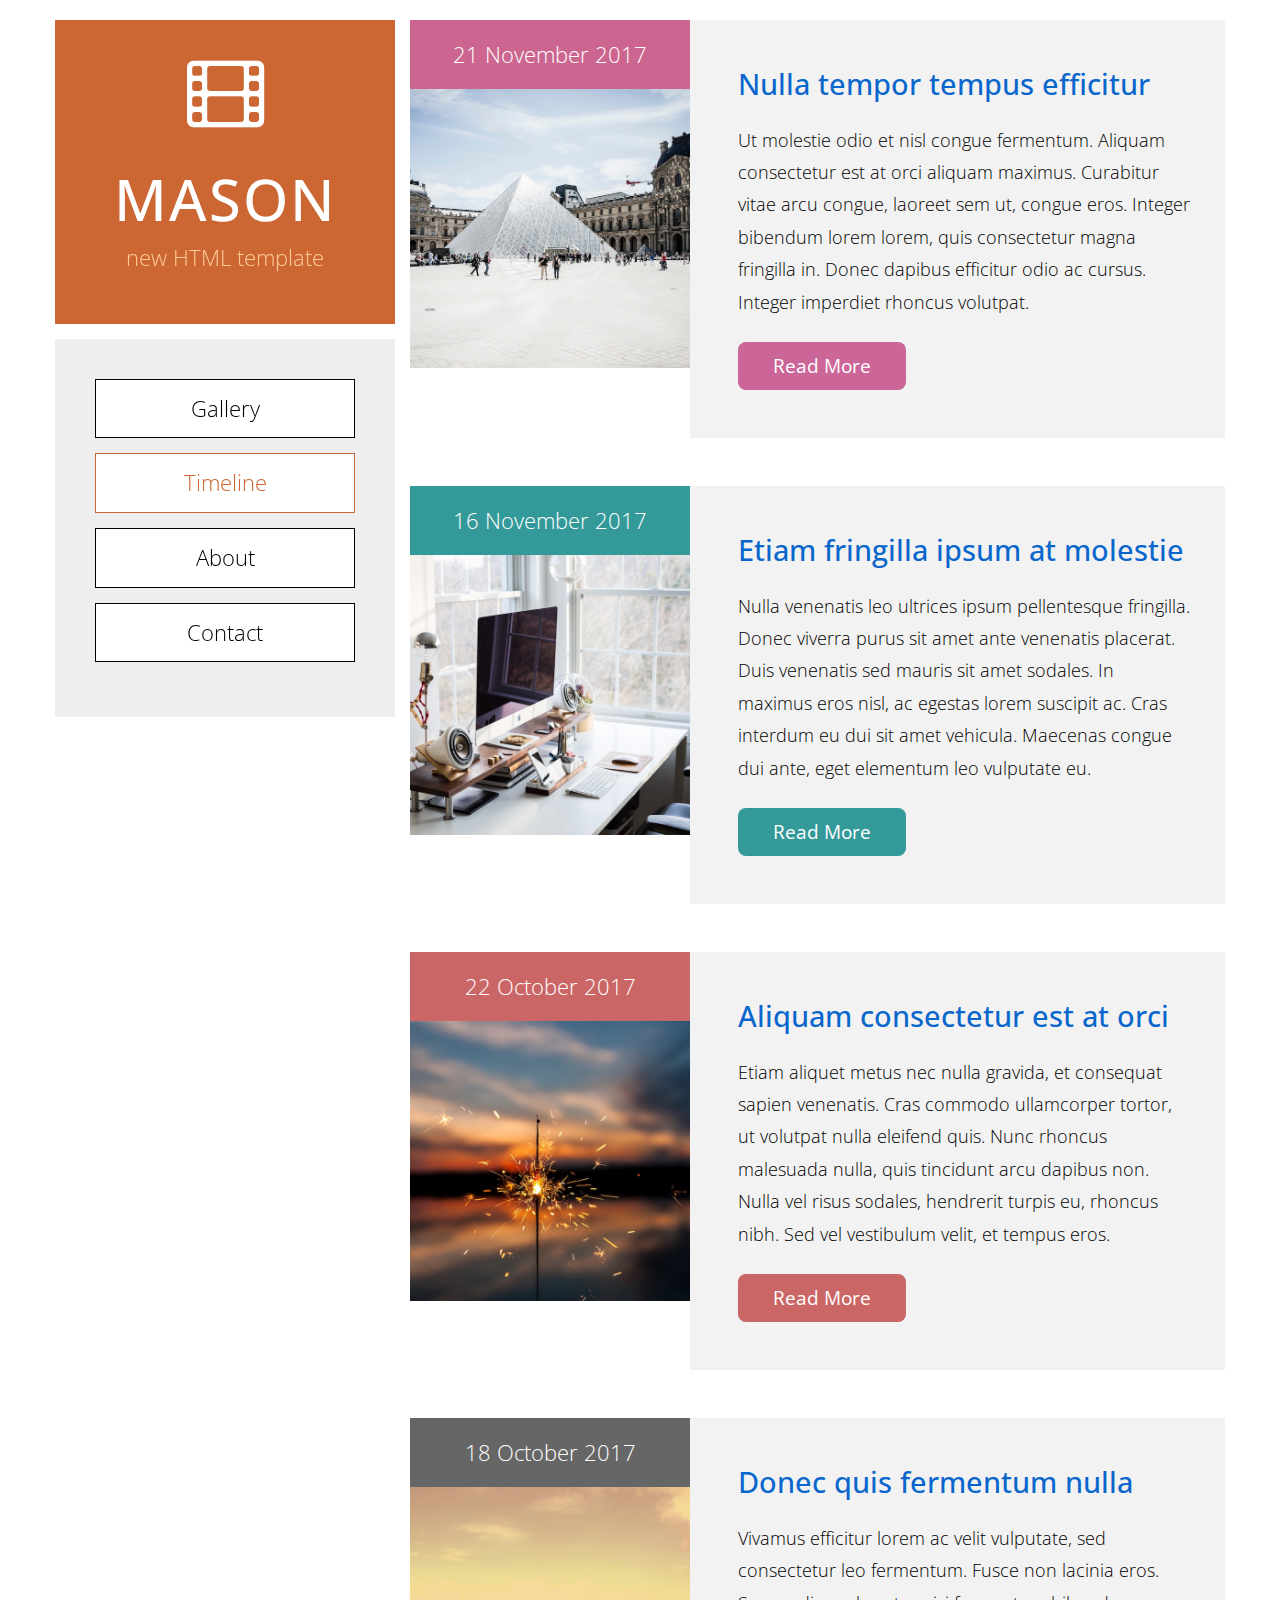
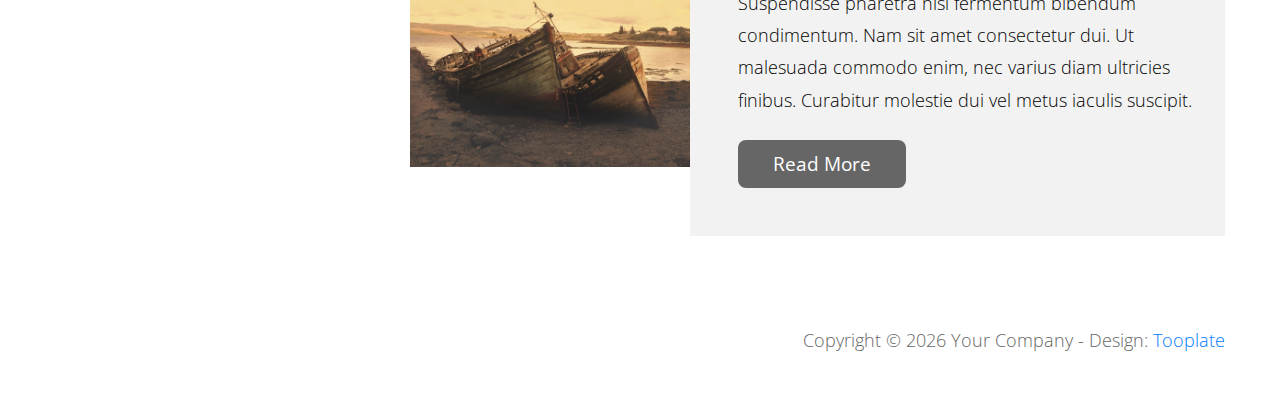
==== timeline.html @ abbf7ff6 "initial commit" ====
<!DOCTYPE html>
<html lang="en">
<head>
    <meta charset="utf-8">
    <meta http-equiv="X-UA-Compatible" content="IE=edge">
    <meta name="viewport" content="width=device-width, initial-scale=1">
    <title>Mason Theme - Timeline</title>
<!--

Template 2094 Mason

http://www.tooplate.com/view/2094-mason

-->
    <!-- load stylesheets -->
    <link rel="stylesheet" href="//fonts.googleapis.com/css?family=Open+Sans:300,400">   <!-- Google web font "Open Sans", https://fonts.google.com/ -->
    <link rel="stylesheet" href="font-awesome-4.7.0/css/font-awesome.min.css">           <!-- Font Awesome, http://fontawesome.io/ -->
    <link rel="stylesheet" href="css/bootstrap.min.css">                                 <!-- Bootstrap styles, https://getbootstrap.com/ -->
    <link rel="stylesheet" href="css/tooplate-style.css">                              <!-- Templatemo style -->

    <!-- HTML5 shim and Respond.js for IE8 support of HTML5 elements and media queries -->
    <!-- WARNING: Respond.js doesn't work if you view the page via file:// -->
        <!--[if lt IE 9]>
          <script src="https://oss.maxcdn.com/html5shiv/3.7.2/html5shiv.min.js"></script>
          <script src="https://oss.maxcdn.com/respond/1.4.2/respond.min.js"></script>
          <![endif]-->
      </head>

      <body>
        <div class="container-fluid">
            <div class="tm-body">
                <div class="tm-sidebar sticky">
                    <section id="welcome" class="tm-content-box tm-banner margin-b-15">
                        <div class="tm-banner-inner">
                            <i class="fa fa-film fa-4x margin-b-40"></i>
                            <h1 class="tm-banner-title">Mason</h1>
                            <p class="tm-banner-subtitle">new HTML template</p>
                        </div>
                    </section>
                    <nav class="tm-main-nav">
                        <ul class="tm-main-nav-ul">
                            <li class="tm-nav-item"><a href="index.html" class="tm-nav-item-link tm-button">Gallery</a>
                            </li>
                            <li class="tm-nav-item"><a href="timeline.html" class="tm-nav-item-link tm-button active">Timeline</a>
                            </li>
                            <li class="tm-nav-item"><a href="about.html" class="tm-nav-item-link tm-button">About</a>
                            </li>
                            <li class="tm-nav-item"><a href="contact.html" class="tm-nav-item-link tm-button">Contact</a>
                            </li>
                        </ul>
                    </nav>
                </div>

                <div class="tm-main-content">

                    <div class="row mb-5">
                        <div class="media tm-flexbox-ie-fix tm-width-ie-fix">
                            <div class="tm-media-img-container">
                                <div class="text-center pt-31 pb-31 tm-timeline-date tm-bg-pink">21 November 2017</div>
                                <img class="d-flex img-fluid" src="img/610x610-01.jpg" alt="Generic placeholder image">
                            </div>

                          <div class="media-body tm-flexbox-ie-fix tm-width-ie-fix tm-bg-light-gray">
                            <div class="p-5">
                                <h2 class="mb-4 mt-0 tm-blue-text tm-timeline-item-title">Nulla tempor tempus efficitur</h2>
                                <p class="mb-4">
                                Ut molestie odio et nisl congue fermentum. Aliquam consectetur est at orci aliquam maximus. Curabitur vitae arcu congue, laoreet sem ut, congue eros. Integer bibendum lorem lorem, quis consectetur magna fringilla in. Donec dapibus efficitur odio ac cursus. Integer imperdiet rhoncus volutpat.
                                </p>

                                <a href="#" class="btn btn-primary tm-button-rounded tm-button-pink tm-button-no-border tm-button-normal tm-button-timeline">Read More</a>
                            </div>
                          </div>
                        </div>
                    </div> <!-- row -->

                    <div class="row mb-5">
                        <div class="media tm-flexbox-ie-fix tm-width-ie-fix">
                            <div class="tm-media-img-container">
                                <div class="text-center pt-31 pb-31 tm-timeline-date tm-bg-green">16 November 2017</div>
                                <img class="d-flex img-fluid" src="img/610x610-02.jpg" alt="Generic placeholder image">
                            </div>

                            <div class="media-body tm-flexbox-ie-fix tm-width-ie-fix tm-bg-light-gray">
                                <div class="p-5">
                                    <h2 class="mb-4 mt-0 tm-blue-text tm-timeline-item-title">Etiam fringilla ipsum at molestie</h2>
                                    <p class="mb-4">
                                    Nulla venenatis leo ultrices ipsum pellentesque fringilla. Donec viverra purus sit amet ante venenatis placerat. Duis venenatis sed mauris sit amet sodales. In maximus eros nisl, ac egestas lorem suscipit ac. Cras interdum eu dui sit amet vehicula. Maecenas congue dui ante, eget elementum leo vulputate eu.
                                    </p>

                                    <a href="#" class="btn btn-primary tm-button-rounded tm-button-green tm-button-no-border tm-button-normal tm-button-timeline">Read More</a>
                                </div>
                            </div>
                        </div>
                    </div> <!-- row -->

                    <div class="row mb-5">
                        <div class="media tm-flexbox-ie-fix tm-width-ie-fix">
                            <div class="tm-media-img-container">
                                <div class="text-center pt-31 pb-31 tm-timeline-date tm-bg-red">22 October 2017</div>
                                <img class="d-flex img-fluid" src="img/610x610-03.jpg" alt="Generic placeholder image">
                            </div>

                          <div class="media-body tm-flexbox-ie-fix tm-width-ie-fix tm-bg-light-gray">
                            <div class="p-5">
                                <h2 class="mb-4 mt-0 tm-blue-text tm-timeline-item-title">Aliquam consectetur est at orci</h2>
                                <p class="mb-4">Etiam aliquet metus nec nulla gravida, et consequat sapien venenatis. Cras commodo ullamcorper tortor, ut volutpat nulla eleifend quis. Nunc rhoncus malesuada nulla, quis tincidunt arcu dapibus non. Nulla vel risus sodales, hendrerit turpis eu, rhoncus nibh. Sed vel vestibulum velit, et tempus eros.</p>

                                <a href="#" class="btn btn-primary tm-button-rounded tm-button-red tm-button-no-border tm-button-normal tm-button-timeline">Read More</a>
                            </div>
                          </div>
                        </div>
                    </div> <!-- row -->

                    <div class="row mb-5">
                        <div class="media tm-flexbox-ie-fix tm-width-ie-fix">
                            <div class="tm-media-img-container">
                                <div class="text-center pt-31 pb-31 tm-timeline-date tm-bg-gray">18 October 2017</div>
                                <img class="d-flex img-fluid" src="img/610x610-04.jpg" alt="Generic placeholder image">
                            </div>

                          <div class="media-body tm-flexbox-ie-fix tm-width-ie-fix tm-bg-light-gray">
                            <div class="p-5">
                                <h2 class="mb-4 mt-0 tm-blue-text tm-timeline-item-title">Donec quis fermentum nulla</h2>
                                <p class="mb-4">Vivamus efficitur lorem ac velit vulputate, sed consectetur leo fermentum. Fusce non lacinia eros. Suspendisse pharetra nisi fermentum bibendum condimentum. Nam sit amet consectetur dui. Ut malesuada commodo enim, nec varius diam ultricies finibus. Curabitur molestie dui vel metus iaculis suscipit.</p>
                                <a href="#" class="btn btn-primary tm-button-rounded tm-button-gray tm-button-no-border tm-button-normal tm-button-timeline">Read More</a>
                            </div>
                          </div>
                        </div>
                    </div> <!-- row -->
                </div>
            </div>

            <footer class="tm-footer text-right">
                <p>Copyright &copy; <span class="tm-current-year">2018</span> Your Company

                - Design: <a href="http://www.tooplate.com" target="_parent">Tooplate</a></p>
            </footer>
        </div> <!-- container-fluid -->

        <!-- load JS files -->
        <script src="js/jquery-1.11.3.min.js"></script>             <!-- jQuery (https://jquery.com/download/) -->
        <script>

        $(document).ready(function(){
            // Update the current year in copyright
            $('.tm-current-year').text(new Date().getFullYear());
        });

        </script>
    </body>
    </html>
---- css/tooplate-style.css ----
/*

Template 2094 Mason

http://www.tooplate.com/view/2094-mason

*/

a:focus {
	color: #666;
	outline: none;
}

ul {
	padding: 0;
	margin: 0;
}

p { line-height: 1.8; }
p:last-child { margin-bottom: 0; }
h3 { font-size: 1.6rem; }

body {
	color: #000;
	font-family: 'Open Sans', Helvetica, Arial, sans-serif;
	font-size: 18px;
	font-weight: 300;
	overflow-x: hidden;
}

.margin-b-15 { margin-bottom: 15px; }
.margin-b-40 { margin-bottom: 40px; }
.margin-b-50 { margin-bottom: 50px; }
.pt-31 { padding-top: 1.1rem!important; }
.pb-31 { padding-bottom: 1.1rem!important; }
.tm-welcome-img { width: 100%; }
.tm-bg-light-gray { background-color: #F2F2F2; }
.tm-blue-text { color: #0966CC; }
.tm-black-text { color: #000; }
.tm-box-pad { padding: 45px 40px; }
.tm-bordered-box { border: 1px solid #993366; }
.tm-address-box { padding: 35px 30px 10px; }

.tm-sidebar {
	float: none;
	width: 100%;
	max-width: 100%;
	margin-bottom: 20px;
}

.tm-body {
	margin-top: 20px;
	position: relative;
	overflow-x: hidden;
	overflow-y: auto;
}

.tm-main-nav {
	background-color: #EEEEEE;
	font-size: 1.4rem;
}

.tm-main-nav-ul {
	text-align: center;
	-webkit-box-flex: 1;
	-webkit-flex: 1;
	    -ms-flex: 1;
	        flex: 1;
	display: -webkit-box;
	display: -webkit-flex;
	display: -ms-flexbox;
	display: flex;
	-webkit-box-orient: vertical;
	-webkit-box-direction: normal;
	-webkit-flex-direction: column;
	    -ms-flex-direction: column;
	        flex-direction: column;
	-webkit-box-align: center;
	-webkit-align-items: center;
	    -ms-flex-align: center;
	        align-items: center;
	-webkit-box-pack: center;
	-webkit-justify-content: center;
	    -ms-flex-pack: center;
	        justify-content: center;
}

.tm-nav-item {
	list-style: none;
	margin-bottom: 15px;
	width: 100%;
}

.tm-nav-item-link {
	padding: 10px;
	width: 100%;
}

.tm-nav-item-link:focus { text-decoration: none; }
.tm-orange-text { color: #CC6733; }
.tm-button,
.tm-button:focus {
	background-color: #fff;
	border: 1px solid #000;
	border-radius: 0;
	color: #000;
	display: block;
	-webkit-transition: all 0.3s ease;
	transition: all 0.3s ease;
}

.tm-button:hover,
.tm-button.active {
	background-color: #fff;
	border: 1px solid #CC6733;
	color: #CC6733;
	text-decoration: none;
}

.tm-button-normal {
	cursor: pointer;
	display: inline-block;
	font-size: 1.2rem;
	padding: 15px 50px;
	-webkit-transition: all 0.3s ease;
	transition: all 0.3s ease;
}

.tm-button-normal:focus { outline: none; }
.tm-bg-orange { background-color: #CC6733; color:white; }
.tm-button-rounded { border-radius: 8px; padding-top: 12px; padding-bottom: 12px; }
.tm-button-orange { background-color: #CC6733; }
.tm-button-orange:hover,
.tm-button-orange:focus { background-color: #e68d5f; }
.tm-bg-pink { background-color: #CC6690; }
.tm-button-pink { background-color: #CC6698; }
.tm-button-pink:focus,
.tm-button-pink:hover { background-color: #ff84c0; }
.tm-button-green { background-color: #349999; }
.tm-button-green:focus,
.tm-button-green:hover { background-color: #43c7c7; }
.tm-bg-green { background-color: #349999; }
.tm-bg-red{ background-color: #CB6666; }
.tm-button-red { background-color: #CB6666; }
.tm-button-red:focus,
.tm-button-red:hover { background-color: #f37373; }
.tm-bg-gray { background-color: #666666; }
.tm-button-no-border { border: none; }
.tm-button-gray {
	background-color: #666666;
	color: white;
	border: none;
	padding: 12px 40px;
}
.tm-button-gray:hover {
	background-color: #999898;
	border: none;
	color: white;
}

.tm-button-timeline { padding-left: 35px; padding-right: 35px; }
.tm-timeline-item-title { font-size: 1.8rem; }
.tm-timeline-date { color:white; font-size: 1.4rem; }

.tm-section-title {
	font-size: 2rem;
	font-weight: 300;
	margin-top: 0;
	margin-bottom: 30px;
}

.tm-banner { padding: 0; }

.tm-banner-inner {
	background-color: #CC6733;
	color: white;
	height: 100%;
	padding: 35px 35px 45px;
	text-align: center;
	display: -webkit-box;
	display: -webkit-flex;
	display: -ms-flexbox;
	display: flex;
    -webkit-box-orient: vertical;
    -webkit-box-direction: normal;
    -webkit-flex-direction: column;
        -ms-flex-direction: column;
            flex-direction: column;
    -webkit-box-align: center;
    -webkit-align-items: center;
        -ms-flex-align: center;
            align-items: center;
    -webkit-box-pack: center;
    -webkit-justify-content: center;
        -ms-flex-pack: center;
            justify-content: center;
}

.tm-banner-title {
	font-size: 3.6rem;
	letter-spacing: 2px;
	text-transform: uppercase;
}

.tm-banner-subtitle {
	color: #FECB99;
	font-size: 1.4rem;
}

.tm-gallery-container {	overflow-y: hidden; }

.grid {
  max-width: 1165px;
  margin: 0 auto;
}

/* clearfix */
.grid:after {
  content: '';
  display: block;
  clear: both;
}

/* fluid 5 columns */
.grid-item { margin: 5px; }

/* Firefox hack
   https://css-tricks.com/snippets/css/css-hacks-targeting-firefox/
*/
@-moz-document url-prefix() {
  	.grid figure {
		margin: 10px 1.1666%;	/* padding-bottom in % not working in FF, so use em instead. */
	}
}

.contact-form {	overflow: hidden; }

.form-control {
	border-radius: 0;
	font-size: 1em;
}

.form-control:focus {
    border-color: #CC6733;
    box-shadow: inset 0 1px 1px rgba(230, 141, 95, .075), 0 0 8px rgba(230, 141, 95, 0.58);
}

.form-group { margin-bottom: 20px; }

.tm-footer {
	color: #666;
	padding-top: 40px;
	padding-bottom: 40px;
}

#google-map {
    height: 360px;
    width: 100%;
}

.tm-content-box-home {
	position: relative;
	margin-bottom: 63px;
}

.tm-content-box { margin-top: 60px; }
.tm-content-box:first-child { margin-top: 0; }
.tm-box-pad { padding: 35px 20px; }

.tm-flex-center {
	display: -webkit-box;
    display: -webkit-flex;
    display: -ms-flexbox;
    display: flex;
	-webkit-box-align: center;
	-webkit-align-items: center;
	    -ms-flex-align: center;
	        align-items: center;
	-webkit-box-pack: center;
	-webkit-justify-content: center;
	    -ms-flex-pack: center;
	        justify-content: center;
}

.tm-about-text { max-width: 575px; }
.media { display: block; }
.media-body { height: auto; }
.tm-flexbox-ie-fix { flex: 1 1 auto; }
.tm-width-ie-fix { width: 100%; }
address { line-height: 2; }
.tm-media-img-container, .tm-media-img-container img { width: 100%; }

.grid {
	position: relative;
	margin: -1.5rem auto;
	list-style: none;
	text-align: center;
}

@media (min-width: 524px) {
	/* Firefox hack
   		https://css-tricks.com/snippets/css/css-hacks-targeting-firefox/
	*/
	@-moz-document url-prefix() {
	  	.grid figure {
			margin: 8px 1%;	/* padding-bottom in % not working in FF, so use em instead. */
		}
	}
}

@media (min-width: 640px) {
	.media { display: flex; }
	.tm-media-img-container, .tm-media-img-container img { width: auto; }
	.tm-media-img-container img { max-width: 280px; }
}

@media (min-width: 800px) {
	.tm-section-title { margin-bottom: 30px; }
	.tm-box-pad { padding: 45px 40px; }

	/* Firefox hack
   	https://css-tricks.com/snippets/css/css-hacks-targeting-firefox/
	*/
	@-moz-document url-prefix() {
	  	.grid figure {
			margin: 10px 1.1666%;	/* padding-bottom in % not working in FF, so use em instead. */
		}
	}
}

@media (min-width: 992px) {
	.container-fluid { max-width: 992px; }
	.tm-sidebar {
		float: left;
		width: 260px;
	}

	.tm-sidebar.sticky {
		position: fixed;
		top: 20px;
	}

	.tm-main-content { margin-left: 290px; }
	.tm-box-pad { padding: 30px; }
	.grid { margin: -1.5rem auto -1.5rem 0;	}
}

@media (min-width: 1200px) {
	.container-fluid { max-width: 1200px; }
	.tm-sidebar { width: 340px;	}
	.tm-nav-item-link { padding: 12px; }
	.tm-main-content { margin-left: 370px; }
	.tm-section-title { margin-bottom: 20px; }
	.tm-box-pad { padding: 45px; }
}

@media (min-width: 1400px) {
	.container-fluid { max-width: 1605px; }
	.tm-sidebar { width: 360px; }
	.media-body { height: 348px; }
	.tm-main-content { margin-left: 415px; }
	.tm-section-title { margin-bottom: 30px; }
}

.tm-main-nav {
	display: -webkit-box;
	display: -webkit-flex;
	display: -ms-flexbox;
	display: flex;
	height: 100%;
	padding: 40px;
}

@media screen and (max-width: 564px) {
	.tm-banner-title { font-size: 2.8em; }
}
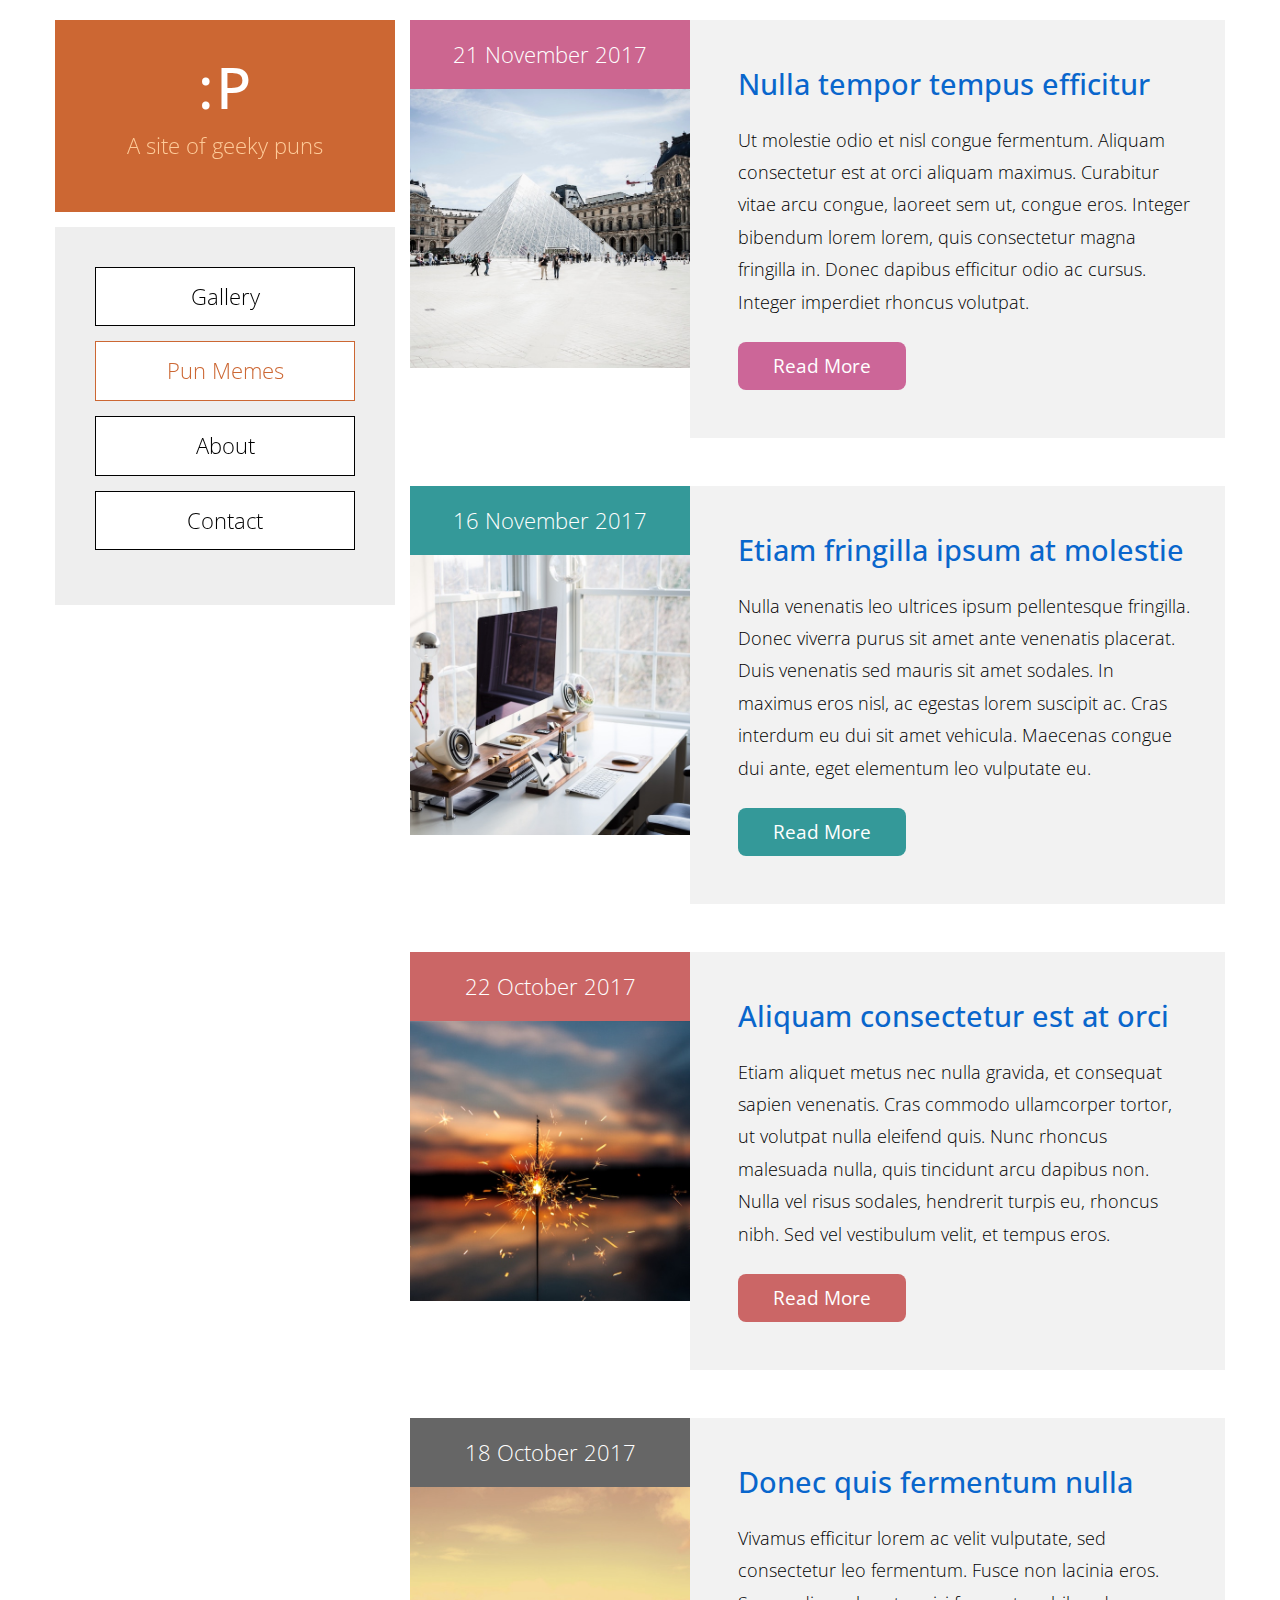
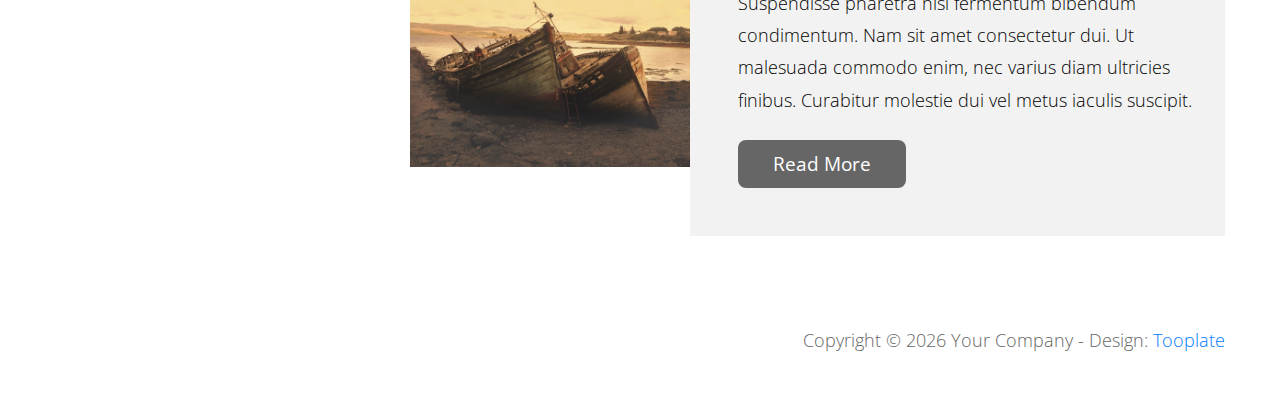
==== commit d6237281: "Add files via upload" ====
--- a/timeline.html
+++ b/timeline.html
@@ -32,16 +32,16 @@
                 <div class="tm-sidebar sticky">
                     <section id="welcome" class="tm-content-box tm-banner margin-b-15">
                         <div class="tm-banner-inner">
-                            <i class="fa fa-film fa-4x margin-b-40"></i>
-                            <h1 class="tm-banner-title">Mason</h1>
-                            <p class="tm-banner-subtitle">new HTML template</p>
+                            
+                            <h1 class="tm-banner-title">:p</h1>
+                            <p class="tm-banner-subtitle">A site of geeky puns</p>
                         </div>
                     </section>
                     <nav class="tm-main-nav">
                         <ul class="tm-main-nav-ul">
                             <li class="tm-nav-item"><a href="index.html" class="tm-nav-item-link tm-button">Gallery</a>
                             </li>
-                            <li class="tm-nav-item"><a href="timeline.html" class="tm-nav-item-link tm-button active">Timeline</a>
+                            <li class="tm-nav-item"><a href="timeline.html" class="tm-nav-item-link tm-button active">Pun Memes</a>
                             </li>
                             <li class="tm-nav-item"><a href="about.html" class="tm-nav-item-link tm-button">About</a>
                             </li>
